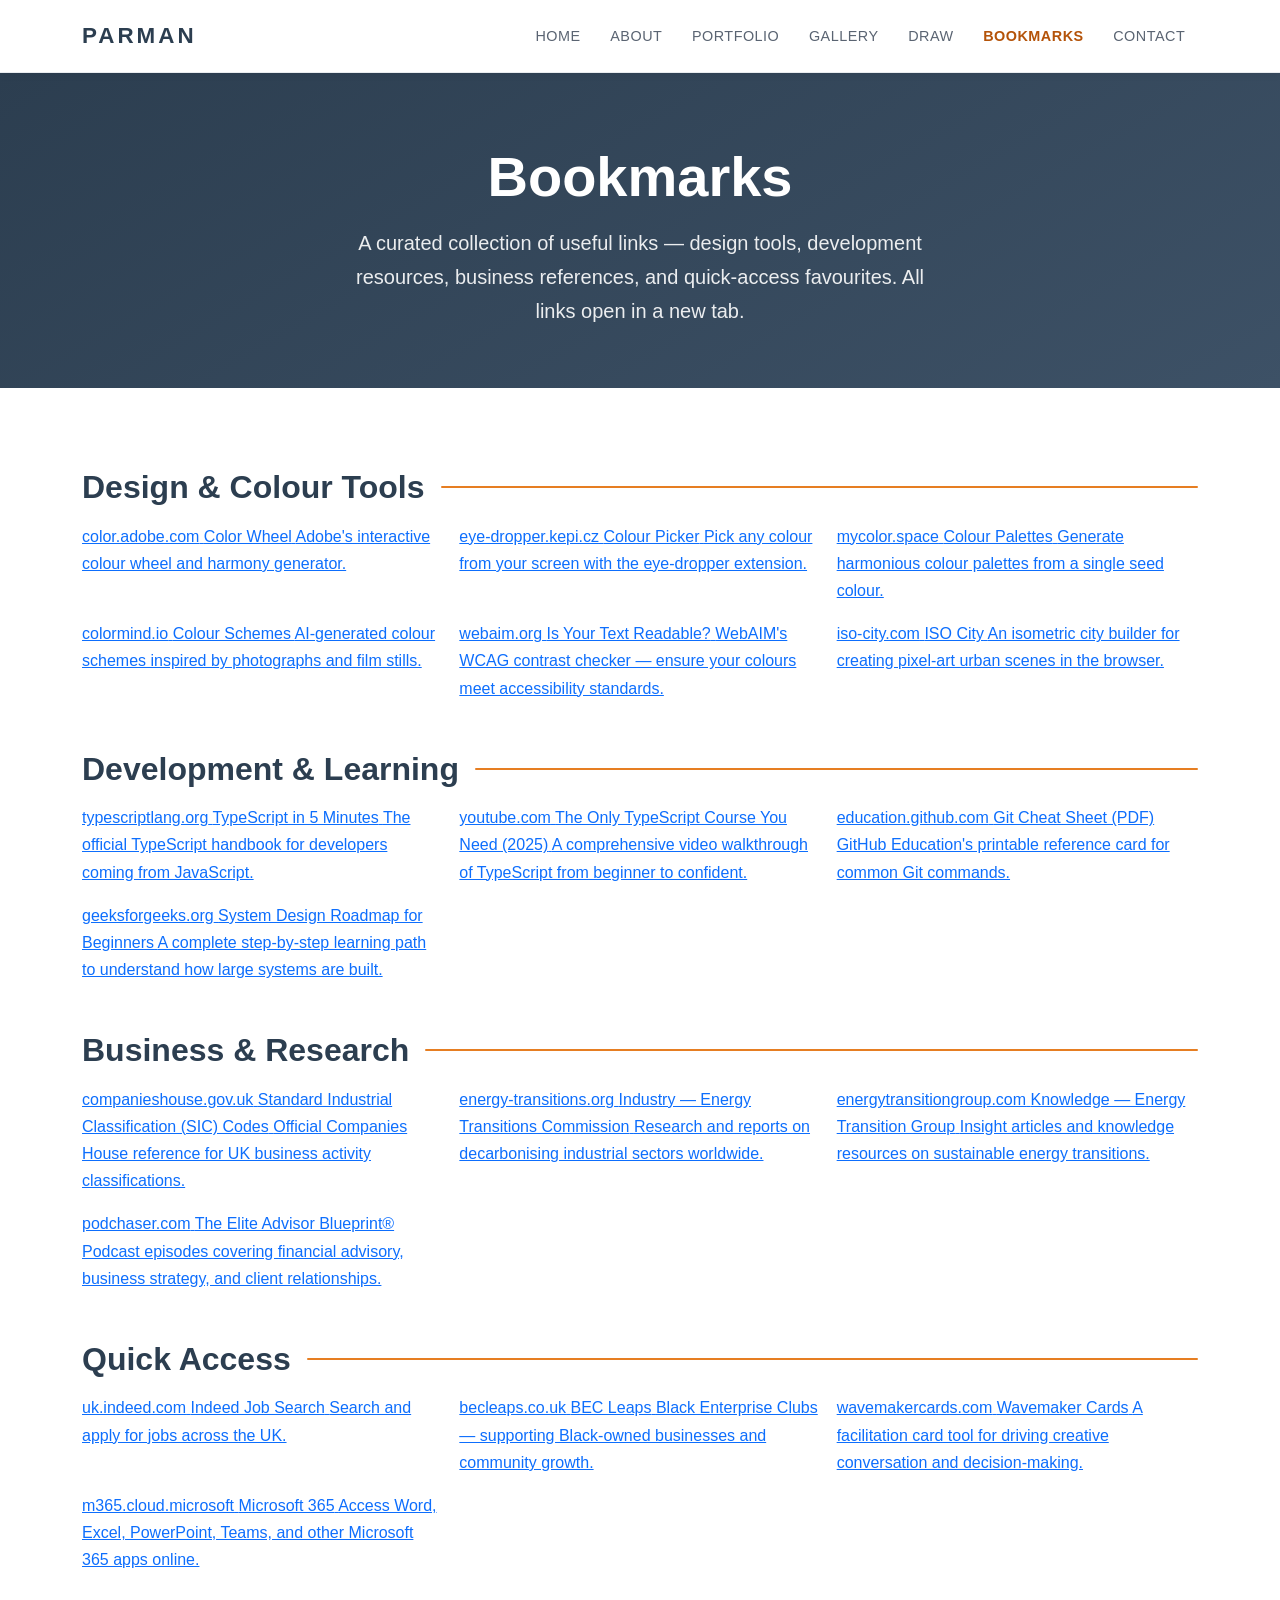
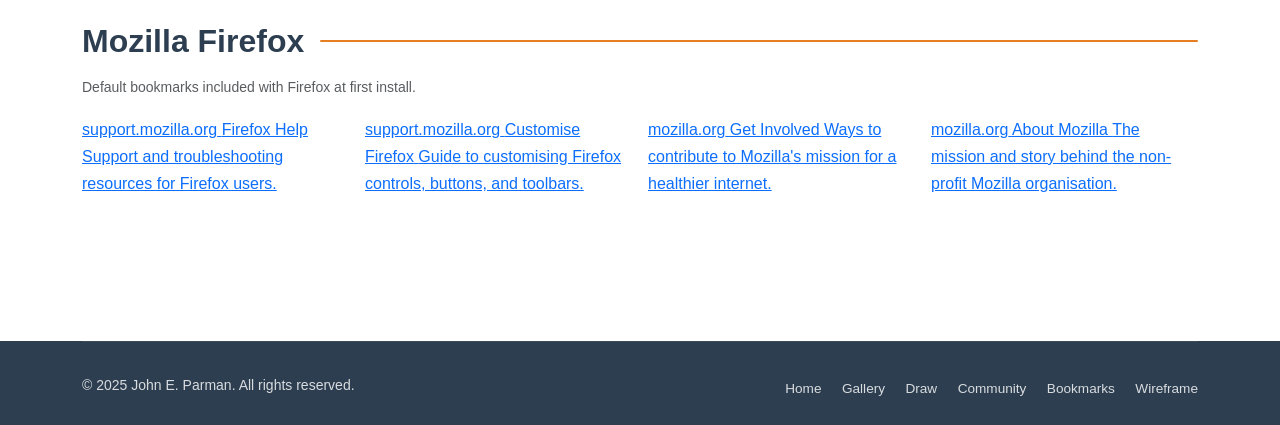
==== bookmarks.html @ b7c42924 "feat: add bookmarks page with 22 links in 5 categories" ====
<!DOCTYPE html>
<html lang="en">

<head>
    <meta charset="UTF-8">
    <meta name="viewport" content="width=device-width, initial-scale=1.0">
    <title>Bookmarks — John E. Parman</title>
    <link href="https://cdn.jsdelivr.net/npm/bootstrap@5.3.3/dist/css/bootstrap.min.css" rel="stylesheet"
        integrity="sha384-QWTKZyjpPEjISv5WaRU9OFeRpok6YctnYmDr5pNlyT2bRjXh0JMhjY6hW+ALEwIH" crossorigin="anonymous">
    <link rel="stylesheet" href="assets/style.css">
</head>

<body>

    <a href="#main-content" class="skip-link">Skip to main content</a>

    <nav class="navbar navbar-expand-md sticky-top" id="mainNav" aria-label="Main navigation">
        <div class="container">
            <a class="navbar-brand" href="index.html" aria-label="John E. Parman — Home">parman</a>
            <button class="navbar-toggler" type="button" data-bs-toggle="collapse"
                data-bs-target="#navbarMain" aria-controls="navbarMain" aria-expanded="false"
                aria-label="Toggle navigation menu">
                <span class="navbar-toggler-icon"></span>
            </button>
            <div class="collapse navbar-collapse" id="navbarMain">
                <ul class="navbar-nav ms-auto gap-1">
                    <li class="nav-item"><a class="nav-link" href="index.html">Home</a></li>
                    <li class="nav-item"><a class="nav-link" href="index.html#about">About</a></li>
                    <li class="nav-item"><a class="nav-link" href="index.html#portfolio">Portfolio</a></li>
                    <li class="nav-item"><a class="nav-link" href="gallery.html">Gallery</a></li>
                    <li class="nav-item"><a class="nav-link" href="contact.html">Draw</a></li>
                    <li class="nav-item"><a class="nav-link active" aria-current="page" href="bookmarks.html">Bookmarks</a></li>
                    <li class="nav-item"><a class="nav-link" href="index.html#contact">Contact</a></li>
                </ul>
            </div>
        </div>
    </nav>

    <header class="page-header">
        <div class="container text-center">
            <h1 class="display-4 fw-bold mb-3">Bookmarks</h1>
            <p class="lead mb-0">
                A curated collection of useful links — design tools, development resources,
                business references, and quick-access favourites. All links open in a new tab.
            </p>
        </div>
    </header>

    <main id="main-content" class="section-pad">
        <div class="container">

            <!-- ============================================
                 1. DESIGN & COLOUR TOOLS
            ============================================= -->
            <section class="mb-5" aria-labelledby="cat-design">
                <div class="d-flex align-items-center gap-3 mb-3">
                    <h2 class="section-title mb-0" id="cat-design">Design &amp; Colour Tools</h2>
                    <div class="flex-grow-1" style="height:2px; background:var(--accent-color); border-radius:2px;"></div>
                </div>
                <div class="row g-3">

                    <div class="col-12 col-sm-6 col-lg-4">
                        <a href="https://color.adobe.com/create/color-wheel"
                            class="bookmark-card"
                            target="_blank" rel="noopener noreferrer"
                            aria-label="Color Wheel — Adobe Color (opens in a new tab)">
                            <span class="bookmark-domain">color.adobe.com</span>
                            <span class="bookmark-title">Color Wheel</span>
                            <span class="bookmark-desc">Adobe's interactive colour wheel and harmony generator.</span>
                        </a>
                    </div>

                    <div class="col-12 col-sm-6 col-lg-4">
                        <a href="http://eye-dropper.kepi.cz/"
                            class="bookmark-card"
                            target="_blank" rel="noopener noreferrer"
                            aria-label="Color Picker — eye-dropper tool (opens in a new tab)">
                            <span class="bookmark-domain">eye-dropper.kepi.cz</span>
                            <span class="bookmark-title">Colour Picker</span>
                            <span class="bookmark-desc">Pick any colour from your screen with the eye-dropper extension.</span>
                        </a>
                    </div>

                    <div class="col-12 col-sm-6 col-lg-4">
                        <a href="https://mycolor.space/"
                            class="bookmark-card"
                            target="_blank" rel="noopener noreferrer"
                            aria-label="Color Palettes — mycolor.space (opens in a new tab)">
                            <span class="bookmark-domain">mycolor.space</span>
                            <span class="bookmark-title">Colour Palettes</span>
                            <span class="bookmark-desc">Generate harmonious colour palettes from a single seed colour.</span>
                        </a>
                    </div>

                    <div class="col-12 col-sm-6 col-lg-4">
                        <a href="http://colormind.io/"
                            class="bookmark-card"
                            target="_blank" rel="noopener noreferrer"
                            aria-label="Color Schemes — Colormind (opens in a new tab)">
                            <span class="bookmark-domain">colormind.io</span>
                            <span class="bookmark-title">Colour Schemes</span>
                            <span class="bookmark-desc">AI-generated colour schemes inspired by photographs and film stills.</span>
                        </a>
                    </div>

                    <div class="col-12 col-sm-6 col-lg-4">
                        <a href="https://webaim.org/resources/contrastchecker/"
                            class="bookmark-card"
                            target="_blank" rel="noopener noreferrer"
                            aria-label="Contrast Checker — WebAIM (opens in a new tab)">
                            <span class="bookmark-domain">webaim.org</span>
                            <span class="bookmark-title">Is Your Text Readable?</span>
                            <span class="bookmark-desc">WebAIM's WCAG contrast checker — ensure your colours meet accessibility standards.</span>
                        </a>
                    </div>

                    <div class="col-12 col-sm-6 col-lg-4">
                        <a href="https://iso-city.com/"
                            class="bookmark-card"
                            target="_blank" rel="noopener noreferrer"
                            aria-label="ISO City — isometric city builder (opens in a new tab)">
                            <span class="bookmark-domain">iso-city.com</span>
                            <span class="bookmark-title">ISO City</span>
                            <span class="bookmark-desc">An isometric city builder for creating pixel-art urban scenes in the browser.</span>
                        </a>
                    </div>

                </div>
            </section>

            <!-- ============================================
                 2. DEVELOPMENT & LEARNING
            ============================================= -->
            <section class="mb-5" aria-labelledby="cat-dev">
                <div class="d-flex align-items-center gap-3 mb-3">
                    <h2 class="section-title mb-0" id="cat-dev">Development &amp; Learning</h2>
                    <div class="flex-grow-1" style="height:2px; background:var(--accent-color); border-radius:2px;"></div>
                </div>
                <div class="row g-3">

                    <div class="col-12 col-sm-6 col-lg-4">
                        <a href="https://www.typescriptlang.org/docs/handbook/typescript-in-5-minutes.html"
                            class="bookmark-card"
                            target="_blank" rel="noopener noreferrer"
                            aria-label="TypeScript in 5 Minutes — official documentation (opens in a new tab)">
                            <span class="bookmark-domain">typescriptlang.org</span>
                            <span class="bookmark-title">TypeScript in 5 Minutes</span>
                            <span class="bookmark-desc">The official TypeScript handbook for developers coming from JavaScript.</span>
                        </a>
                    </div>

                    <div class="col-12 col-sm-6 col-lg-4">
                        <a href="https://www.youtube.com/watch?v=K01hLNDdqg4"
                            class="bookmark-card"
                            target="_blank" rel="noopener noreferrer"
                            aria-label="The Only TypeScript Course You Need — YouTube (opens in a new tab)">
                            <span class="bookmark-domain">youtube.com</span>
                            <span class="bookmark-title">The Only TypeScript Course You Need (2025)</span>
                            <span class="bookmark-desc">A comprehensive video walkthrough of TypeScript from beginner to confident.</span>
                        </a>
                    </div>

                    <div class="col-12 col-sm-6 col-lg-4">
                        <a href="https://education.github.com/git-cheat-sheet-education.pdf"
                            class="bookmark-card"
                            target="_blank" rel="noopener noreferrer"
                            aria-label="Git Cheat Sheet — GitHub Education PDF (opens in a new tab)">
                            <span class="bookmark-domain">education.github.com</span>
                            <span class="bookmark-title">Git Cheat Sheet (PDF)</span>
                            <span class="bookmark-desc">GitHub Education's printable reference card for common Git commands.</span>
                        </a>
                    </div>

                    <div class="col-12 col-sm-6 col-lg-4">
                        <a href="https://www.geeksforgeeks.org/system-design/complete-roadmap-to-learn-system-design/"
                            class="bookmark-card"
                            target="_blank" rel="noopener noreferrer"
                            aria-label="System Design Roadmap — GeeksforGeeks (opens in a new tab)">
                            <span class="bookmark-domain">geeksforgeeks.org</span>
                            <span class="bookmark-title">System Design Roadmap for Beginners</span>
                            <span class="bookmark-desc">A complete step-by-step learning path to understand how large systems are built.</span>
                        </a>
                    </div>

                </div>
            </section>

            <!-- ============================================
                 3. BUSINESS & RESEARCH
            ============================================= -->
            <section class="mb-5" aria-labelledby="cat-business">
                <div class="d-flex align-items-center gap-3 mb-3">
                    <h2 class="section-title mb-0" id="cat-business">Business &amp; Research</h2>
                    <div class="flex-grow-1" style="height:2px; background:var(--accent-color); border-radius:2px;"></div>
                </div>
                <div class="row g-3">

                    <div class="col-12 col-sm-6 col-lg-4">
                        <a href="https://resources.companieshouse.gov.uk/sic/"
                            class="bookmark-card"
                            target="_blank" rel="noopener noreferrer"
                            aria-label="SIC Codes — Companies House (opens in a new tab)">
                            <span class="bookmark-domain">companieshouse.gov.uk</span>
                            <span class="bookmark-title">Standard Industrial Classification (SIC) Codes</span>
                            <span class="bookmark-desc">Official Companies House reference for UK business activity classifications.</span>
                        </a>
                    </div>

                    <div class="col-12 col-sm-6 col-lg-4">
                        <a href="https://www.energy-transitions.org/sector/industry/"
                            class="bookmark-card"
                            target="_blank" rel="noopener noreferrer"
                            aria-label="Industry — Energy Transitions Commission (opens in a new tab)">
                            <span class="bookmark-domain">energy-transitions.org</span>
                            <span class="bookmark-title">Industry — Energy Transitions Commission</span>
                            <span class="bookmark-desc">Research and reports on decarbonising industrial sectors worldwide.</span>
                        </a>
                    </div>

                    <div class="col-12 col-sm-6 col-lg-4">
                        <a href="https://energytransitiongroup.com/en/knowledge/"
                            class="bookmark-card"
                            target="_blank" rel="noopener noreferrer"
                            aria-label="Knowledge Hub — Energy Transition Group (opens in a new tab)">
                            <span class="bookmark-domain">energytransitiongroup.com</span>
                            <span class="bookmark-title">Knowledge — Energy Transition Group</span>
                            <span class="bookmark-desc">Insight articles and knowledge resources on sustainable energy transitions.</span>
                        </a>
                    </div>

                    <div class="col-12 col-sm-6 col-lg-4">
                        <a href="https://www.podchaser.com/podcasts/the-elite-advisor-blueprint-a-32174/episodes/recent"
                            class="bookmark-card"
                            target="_blank" rel="noopener noreferrer"
                            aria-label="The Elite Advisor Blueprint podcast on Podchaser (opens in a new tab)">
                            <span class="bookmark-domain">podchaser.com</span>
                            <span class="bookmark-title">The Elite Advisor Blueprint®</span>
                            <span class="bookmark-desc">Podcast episodes covering financial advisory, business strategy, and client relationships.</span>
                        </a>
                    </div>

                </div>
            </section>

            <!-- ============================================
                 4. QUICK ACCESS
            ============================================= -->
            <section class="mb-5" aria-labelledby="cat-quick">
                <div class="d-flex align-items-center gap-3 mb-3">
                    <h2 class="section-title mb-0" id="cat-quick">Quick Access</h2>
                    <div class="flex-grow-1" style="height:2px; background:var(--accent-color); border-radius:2px;"></div>
                </div>
                <div class="row g-3">

                    <div class="col-12 col-sm-6 col-lg-4">
                        <a href="https://uk.indeed.com/"
                            class="bookmark-card"
                            target="_blank" rel="noopener noreferrer"
                            aria-label="Indeed Job Search UK (opens in a new tab)">
                            <span class="bookmark-domain">uk.indeed.com</span>
                            <span class="bookmark-title">Indeed Job Search</span>
                            <span class="bookmark-desc">Search and apply for jobs across the UK.</span>
                        </a>
                    </div>

                    <div class="col-12 col-sm-6 col-lg-4">
                        <a href="https://becleaps.co.uk/"
                            class="bookmark-card"
                            target="_blank" rel="noopener noreferrer"
                            aria-label="BEC Leaps (opens in a new tab)">
                            <span class="bookmark-domain">becleaps.co.uk</span>
                            <span class="bookmark-title">BEC Leaps</span>
                            <span class="bookmark-desc">Black Enterprise Clubs — supporting Black-owned businesses and community growth.</span>
                        </a>
                    </div>

                    <div class="col-12 col-sm-6 col-lg-4">
                        <a href="https://wavemakercards.com/"
                            class="bookmark-card"
                            target="_blank" rel="noopener noreferrer"
                            aria-label="Wavemaker Cards — facilitation tool (opens in a new tab)">
                            <span class="bookmark-domain">wavemakercards.com</span>
                            <span class="bookmark-title">Wavemaker Cards</span>
                            <span class="bookmark-desc">A facilitation card tool for driving creative conversation and decision-making.</span>
                        </a>
                    </div>

                    <div class="col-12 col-sm-6 col-lg-4">
                        <a href="https://m365.cloud.microsoft/"
                            class="bookmark-card"
                            target="_blank" rel="noopener noreferrer"
                            aria-label="Microsoft 365 Apps (opens in a new tab)">
                            <span class="bookmark-domain">m365.cloud.microsoft</span>
                            <span class="bookmark-title">Microsoft 365</span>
                            <span class="bookmark-desc">Access Word, Excel, PowerPoint, Teams, and other Microsoft 365 apps online.</span>
                        </a>
                    </div>

                </div>
            </section>

            <!-- ============================================
                 5. MOZILLA FIREFOX (default bookmarks)
            ============================================= -->
            <section class="mb-5" aria-labelledby="cat-firefox">
                <div class="d-flex align-items-center gap-3 mb-3">
                    <h2 class="section-title mb-0" id="cat-firefox">Mozilla Firefox</h2>
                    <div class="flex-grow-1" style="height:2px; background:var(--accent-color); border-radius:2px;"></div>
                </div>
                <p class="text-muted small mb-3">Default bookmarks included with Firefox at first install.</p>
                <div class="row g-3">

                    <div class="col-12 col-sm-6 col-lg-3">
                        <a href="https://support.mozilla.org/en-GB/products/firefox"
                            class="bookmark-card"
                            target="_blank" rel="noopener noreferrer"
                            aria-label="Firefox Help — Mozilla Support (opens in a new tab)">
                            <span class="bookmark-domain">support.mozilla.org</span>
                            <span class="bookmark-title">Firefox Help</span>
                            <span class="bookmark-desc">Support and troubleshooting resources for Firefox users.</span>
                        </a>
                    </div>

                    <div class="col-12 col-sm-6 col-lg-3">
                        <a href="https://support.mozilla.org/en-GB/kb/customize-firefox-controls-buttons-and-toolbars"
                            class="bookmark-card"
                            target="_blank" rel="noopener noreferrer"
                            aria-label="Customise Firefox — Mozilla Support (opens in a new tab)">
                            <span class="bookmark-domain">support.mozilla.org</span>
                            <span class="bookmark-title">Customise Firefox</span>
                            <span class="bookmark-desc">Guide to customising Firefox controls, buttons, and toolbars.</span>
                        </a>
                    </div>

                    <div class="col-12 col-sm-6 col-lg-3">
                        <a href="https://www.mozilla.org/en-GB/contribute/"
                            class="bookmark-card"
                            target="_blank" rel="noopener noreferrer"
                            aria-label="Get Involved with Mozilla (opens in a new tab)">
                            <span class="bookmark-domain">mozilla.org</span>
                            <span class="bookmark-title">Get Involved</span>
                            <span class="bookmark-desc">Ways to contribute to Mozilla's mission for a healthier internet.</span>
                        </a>
                    </div>

                    <div class="col-12 col-sm-6 col-lg-3">
                        <a href="https://www.mozilla.org/en-GB/about/"
                            class="bookmark-card"
                            target="_blank" rel="noopener noreferrer"
                            aria-label="About Mozilla (opens in a new tab)">
                            <span class="bookmark-domain">mozilla.org</span>
                            <span class="bookmark-title">About Mozilla</span>
                            <span class="bookmark-desc">The mission and story behind the non-profit Mozilla organisation.</span>
                        </a>
                    </div>

                </div>
            </section>

        </div>
    </main>

    <footer class="site-footer">
        <div class="container">
            <hr class="border-secondary">
            <div class="row py-3">
                <div class="col-12 col-md-6 text-center text-md-start small mb-2 mb-md-0" style="color:var(--footer-link);">
                    &copy; 2025 John E. Parman. All rights reserved.
                </div>
                <nav class="col-12 col-md-6 text-center text-md-end" aria-label="Footer navigation">
                    <a href="index.html" class="footer-link me-3">Home</a>
                    <a href="gallery.html" class="footer-link me-3">Gallery</a>
                    <a href="contact.html" class="footer-link me-3">Draw</a>
                    <a href="drawback.html" class="footer-link me-3">Community</a>
                    <a href="bookmarks.html" class="footer-link me-3">Bookmarks</a>
                    <a href="wireframe.html" class="footer-link">Wireframe</a>
                </nav>
            </div>
        </div>
    </footer>

    <script src="https://cdn.jsdelivr.net/npm/bootstrap@5.3.3/dist/js/bootstrap.bundle.min.js"
        integrity="sha384-YvpcrYf0tY3lHB60NNkmXc5s9fDVZLESaAA55NDzOxhy9GkcIdslK1eN7N6jIeHz" crossorigin="anonymous"></script>
</body>

</html>
---- assets/style.css ----
/* =============================================
   1. Global Styles & CSS Variables
   ============================================= */
:root {
    --primary-color: #2c3e50;       /* Dark blue — 11.4:1 on white */
    --accent-color: #e67e22;        /* Orange — decorative only */
    --accent-text: #b45309;         /* Dark amber — 5.0:1 on white (WCAG AA) */
    --bg-light: #f8f9fa;
    --bg-section: #f1f3f5;
    --text-main: #333333;           /* 10.4:1 on white */
    --text-muted: #5a6472;          /* 5.6:1 on white */
    --footer-link: rgba(255,255,255,0.82); /* ~8.5:1 on dark blue */
    --nav-height: 68px;
    --transition: 0.3s ease;
}

*, *::before, *::after {
    box-sizing: border-box;
}

html {
    scroll-behavior: smooth;
    scroll-padding-top: var(--nav-height);
}

body {
    font-family: 'Segoe UI', Roboto, Helvetica, Arial, sans-serif;
    color: var(--text-main);
    line-height: 1.7;
    background-color: #ffffff;
}

/* =============================================
   2. Skip Navigation (Accessibility)
   ============================================= */
.skip-link {
    position: absolute;
    top: -9999px;
    left: 0;
    background: var(--primary-color);
    color: #ffffff;
    padding: 0.75rem 1.5rem;
    font-weight: 700;
    z-index: 9999;
    border-radius: 0 0 6px 0;
    text-decoration: none;
}

.skip-link:focus {
    top: 0;
    outline: 3px solid var(--accent-color);
    outline-offset: 2px;
}

/* =============================================
   3. Navigation
   ============================================= */
#mainNav {
    background-color: #ffffff;
    border-bottom: 1px solid #e9ecef;
    padding: 0.75rem 0;
    z-index: 1030;
    box-shadow: 0 2px 8px rgba(0, 0, 0, 0.06);
}

.navbar-brand {
    font-weight: 800;
    font-size: 1.4rem;
    letter-spacing: 3px;
    text-transform: uppercase;
    color: var(--primary-color) !important;
}

.navbar-nav .nav-link {
    font-weight: 500;
    font-size: 0.9rem;
    letter-spacing: 0.5px;
    text-transform: uppercase;
    color: var(--text-muted) !important;   /* 5.6:1 on white — WCAG AA */
    padding: 0.4rem 0.8rem !important;
    border-radius: 4px;
    transition: color var(--transition), background-color var(--transition);
}

.navbar-nav .nav-link:hover {
    color: var(--primary-color) !important;
    background-color: var(--bg-light);
}

.navbar-nav .nav-link.active {
    color: var(--accent-text) !important;  /* #b45309 — 5.0:1 on white — WCAG AA */
    font-weight: 700;
}

/* =============================================
   4. Hero Section (Home page)
   ============================================= */
#hero {
    padding: 110px 0 90px;
    background: linear-gradient(150deg, #ffffff 0%, #f4f5f7 100%);
    border-bottom: 1px solid #e9ecef;
}

#hero h1 {
    color: var(--primary-color);   /* 11.4:1 on white — WCAG AAA */
    letter-spacing: -1px;
}

#hero h2 {
    color: var(--accent-text);     /* #b45309 — 5.0:1 on light bg — WCAG AA */
    font-style: italic;
    font-weight: 400;
}

/* =============================================
   5. Page Header (inner pages)
   ============================================= */
.page-header {
    background: linear-gradient(150deg, var(--primary-color) 0%, #3d5166 100%);
    padding: 70px 0 60px;
    color: #ffffff;
}

.page-header h1 {
    color: #ffffff;                /* 12.6:1 on #2c3e50 — WCAG AAA */
}

.page-header .lead {
    color: rgba(255, 255, 255, 0.9); /* ~11:1 effective — WCAG AAA */
    max-width: 600px;
    margin: 0 auto;
}

/* =============================================
   6. Section Utilities
   ============================================= */
.section-pad {
    padding: 80px 0;
}

.bg-section {
    background-color: var(--bg-section);
}

.section-title {
    font-size: 2rem;
    font-weight: 700;
    color: var(--primary-color);
    margin-bottom: 0.5rem;
}

.section-divider {
    width: 50px;
    height: 4px;
    background-color: var(--accent-color); /* Decorative only — no contrast check needed */
    border-radius: 2px;
    margin: 0.75rem auto 2.5rem;
}

/* =============================================
   7. Portfolio Cards
   ============================================= */
.card {
    border: none;
    border-radius: 10px;
    box-shadow: 0 4px 16px rgba(0, 0, 0, 0.07);
    transition: transform var(--transition), box-shadow var(--transition);
    overflow: hidden;
}

.card:hover {
    transform: translateY(-6px);
    box-shadow: 0 12px 28px rgba(0, 0, 0, 0.12);
}

.card-img-top {
    height: 220px;
    object-fit: cover;
}

.card-title {
    color: var(--primary-color);   /* 11.4:1 on white — WCAG AAA */
    font-weight: 700;
    font-size: 1.1rem;
}

/* =============================================
   8. Buttons
   ============================================= */
.btn-primary {
    background-color: var(--primary-color) !important;
    border-color: var(--primary-color) !important;
    color: #ffffff !important;     /* 11.4:1 on dark blue — WCAG AAA */
    padding: 0.6rem 1.6rem;
    font-weight: 600;
    transition: background-color var(--transition), border-color var(--transition), transform var(--transition);
}

.btn-primary:hover {
    background-color: #1a252f !important;
    border-color: #1a252f !important;
    transform: translateY(-1px);
}

.btn-outline-primary {
    color: var(--primary-color) !important;   /* 11.4:1 on white */
    border-color: var(--primary-color) !important;
    font-weight: 600;
    border-width: 2px;
}

.btn-outline-primary:hover {
    background-color: var(--primary-color) !important;
    color: #ffffff !important;
}

.btn-outline-secondary {
    color: var(--primary-color) !important;
    border-color: var(--primary-color) !important;
    font-weight: 600;
    border-width: 2px;
}

.btn-outline-secondary:hover {
    background-color: var(--primary-color) !important;
    color: #ffffff !important;
}

/* btn-accent: white on #b45309 = 5.0:1 — WCAG AA */
.btn-accent {
    background-color: var(--accent-text);
    border-color: var(--accent-text);
    color: #ffffff;
    font-weight: 700;
    padding: 0.7rem 2rem;
    border-radius: 6px;
    transition: background-color var(--transition), transform var(--transition);
}

.btn-accent:hover {
    background-color: #92400e;
    border-color: #92400e;
    color: #ffffff;
    transform: translateY(-1px);
}

/* =============================================
   9. About Section
   ============================================= */
.about-img {
    border-radius: 10px;
    box-shadow: 10px 10px 0px var(--accent-color); /* Decorative */
    width: 100%;
}

/* =============================================
   10. Footer (Contact + Site Footer)
   ============================================= */
#contact {
    background-color: var(--primary-color);
    padding: 80px 0 40px;
    margin-top: 0;
}

.text-white-75 {
    color: rgba(255, 255, 255, 0.9); /* ~11:1 effective on dark blue */
}

.bg-accent {
    background-color: var(--accent-color) !important; /* Decorative */
}

.site-footer {
    background-color: var(--primary-color);
    padding: 0 0 0.5rem;
}

/* ~8.5:1 effective on #2c3e50 — WCAG AAA */
.footer-link {
    color: var(--footer-link);
    text-decoration: none;
    font-size: 0.85rem;
    font-weight: 500;
    transition: color var(--transition);
}

.footer-link:hover {
    color: #fbbf24;                /* Bright yellow — 9.6:1 on dark blue */
    text-decoration: underline;
}

/* =============================================
   11. Drawing Tool (contact.html)
   ============================================= */
#drawingCanvas {
    display: block;
    width: 100%;
    height: auto;
    background-color: #ffffff;
    border: 3px solid var(--primary-color);
    border-radius: 10px;
    cursor: crosshair;
    touch-action: none;
}

.draw-toolbar {
    background-color: var(--bg-section);
    border-radius: 8px;
    padding: 0.75rem 1rem;
    border: 1px solid #dee2e6;
}

.color-btn {
    width: 85px;
    height: 38px;
    border: 2px solid transparent;
    font-weight: 700;
    font-size: 0.8rem;
    border-radius: 6px;
    transition: transform var(--transition), border-color var(--transition), box-shadow var(--transition);
}

.color-btn:hover,
.color-btn.selected {
    transform: scale(1.08);
    border-color: var(--primary-color) !important;
    box-shadow: 0 0 0 3px rgba(44, 62, 80, 0.3);
}

/* =============================================
   12. Community Gallery (drawback.html)
   ============================================= */
.community-img {
    height: auto;
    border-bottom: 1px solid #f1f1f1;
    image-rendering: pixelated;
}

#galleryContainer .card {
    border: 1px solid #e9ecef;
}

/* =============================================
   13. Featured Video Section
   ============================================= */
.video-wrapper {
    position: relative;
    padding-bottom: 56.25%; /* 16:9 aspect ratio */
    height: 0;
    overflow: hidden;
    border-radius: 10px;
    box-shadow: 0 8px 32px rgba(0, 0, 0, 0.15);
    background-color: #000;
}

.video-wrapper iframe {
    position: absolute;
    top: 0;
    left: 0;
    width: 100%;
    height: 100%;
    border: 0;
}

/* =============================================
   14. Wireframe Page (wireframe.html)
   ============================================= */
.wireframe-page {
    background-color: #f8f9fa;
    min-height: 100vh;
}

.wf-section {
    padding: 60px 0;
}

.wf-section:nth-child(even) {
    background-color: #eef0f2;
}

.wf-diagram {
    border: 2px solid #adb5bd;
    border-radius: 8px;
    background: #ffffff;
    font-family: 'Courier New', monospace;
    font-size: 0.78rem;
    overflow: hidden;
}

.wf-nav-bar {
    background: #2c3e50;
    color: #ffffff;
    padding: 10px 16px;
    display: flex;
    justify-content: space-between;
    align-items: center;
    font-weight: 700;
    font-size: 0.75rem;
    letter-spacing: 1px;
}

.wf-nav-links {
    display: flex;
    gap: 12px;
    font-weight: 400;
}

.wf-block {
    border: 1px dashed #6c757d;
    margin: 10px;
    border-radius: 4px;
    padding: 10px 14px;
    background: #f8f9fa;
    color: #495057;
    font-size: 0.75rem;
    text-align: center;
}

.wf-block.wf-hero {
    background: #e9ecef;
    min-height: 90px;
    display: flex;
    flex-direction: column;
    justify-content: center;
    align-items: center;
    gap: 6px;
}

.wf-block.wf-dark {
    background: #495057;
    color: #ffffff;
    border-color: #343a40;
}

.wf-grid {
    display: grid;
    gap: 8px;
    margin: 10px;
}

.wf-grid-3 { grid-template-columns: 1fr 1fr 1fr; }
.wf-grid-2 { grid-template-columns: 1fr 1fr; }
.wf-grid-15 { grid-template-columns: 2fr 3fr; }

.wf-label {
    font-size: 0.65rem;
    text-transform: uppercase;
    letter-spacing: 0.5px;
    color: #6c757d;
    font-weight: 700;
    margin: 6px 10px 2px;
}

.wf-img {
    background: #dee2e6;
    min-height: 55px;
    border-radius: 3px;
    display: flex;
    align-items: center;
    justify-content: center;
    font-size: 0.65rem;
    color: #6c757d;
    border: 1px dashed #adb5bd;
}

.wf-btn {
    display: inline-block;
    background: #2c3e50;
    color: #ffffff;
    padding: 4px 14px;
    border-radius: 4px;
    font-size: 0.7rem;
    margin: 3px;
}

.wf-canvas {
    background: #ffffff;
    border: 2px solid #2c3e50;
    border-radius: 6px;
    min-height: 80px;
    display: flex;
    align-items: center;
    justify-content: center;
    color: #adb5bd;
    font-size: 0.75rem;
    font-style: italic;
    margin: 10px;
}

.wf-page-title {
    font-size: 1.25rem;
    font-weight: 700;
    color: var(--primary-color);
    margin-bottom: 0.25rem;
}

.wf-page-desc {
    font-size: 0.9rem;
    color: var(--text-muted);
    margin-bottom: 1.5rem;
}

.wf-annotation {
    background: #fffbeb;
    border-left: 4px solid var(--accent-text);
    padding: 0.6rem 1rem;
    font-size: 0.82rem;
    color: #555;
    border-radius: 0 4px 4px 0;
    margin-bottom: 1rem;
}

/* =============================================
   14. Accessibility — Focus Styles
   ============================================= */
#drawingCanvas:focus {
    outline: 3px solid var(--accent-text);
    outline-offset: 2px;
}

a:focus-visible,
button:focus-visible,
input:focus-visible,
textarea:focus-visible,
select:focus-visible {
    outline: 3px solid var(--accent-text);
    outline-offset: 3px;
    border-radius: 3px;
}
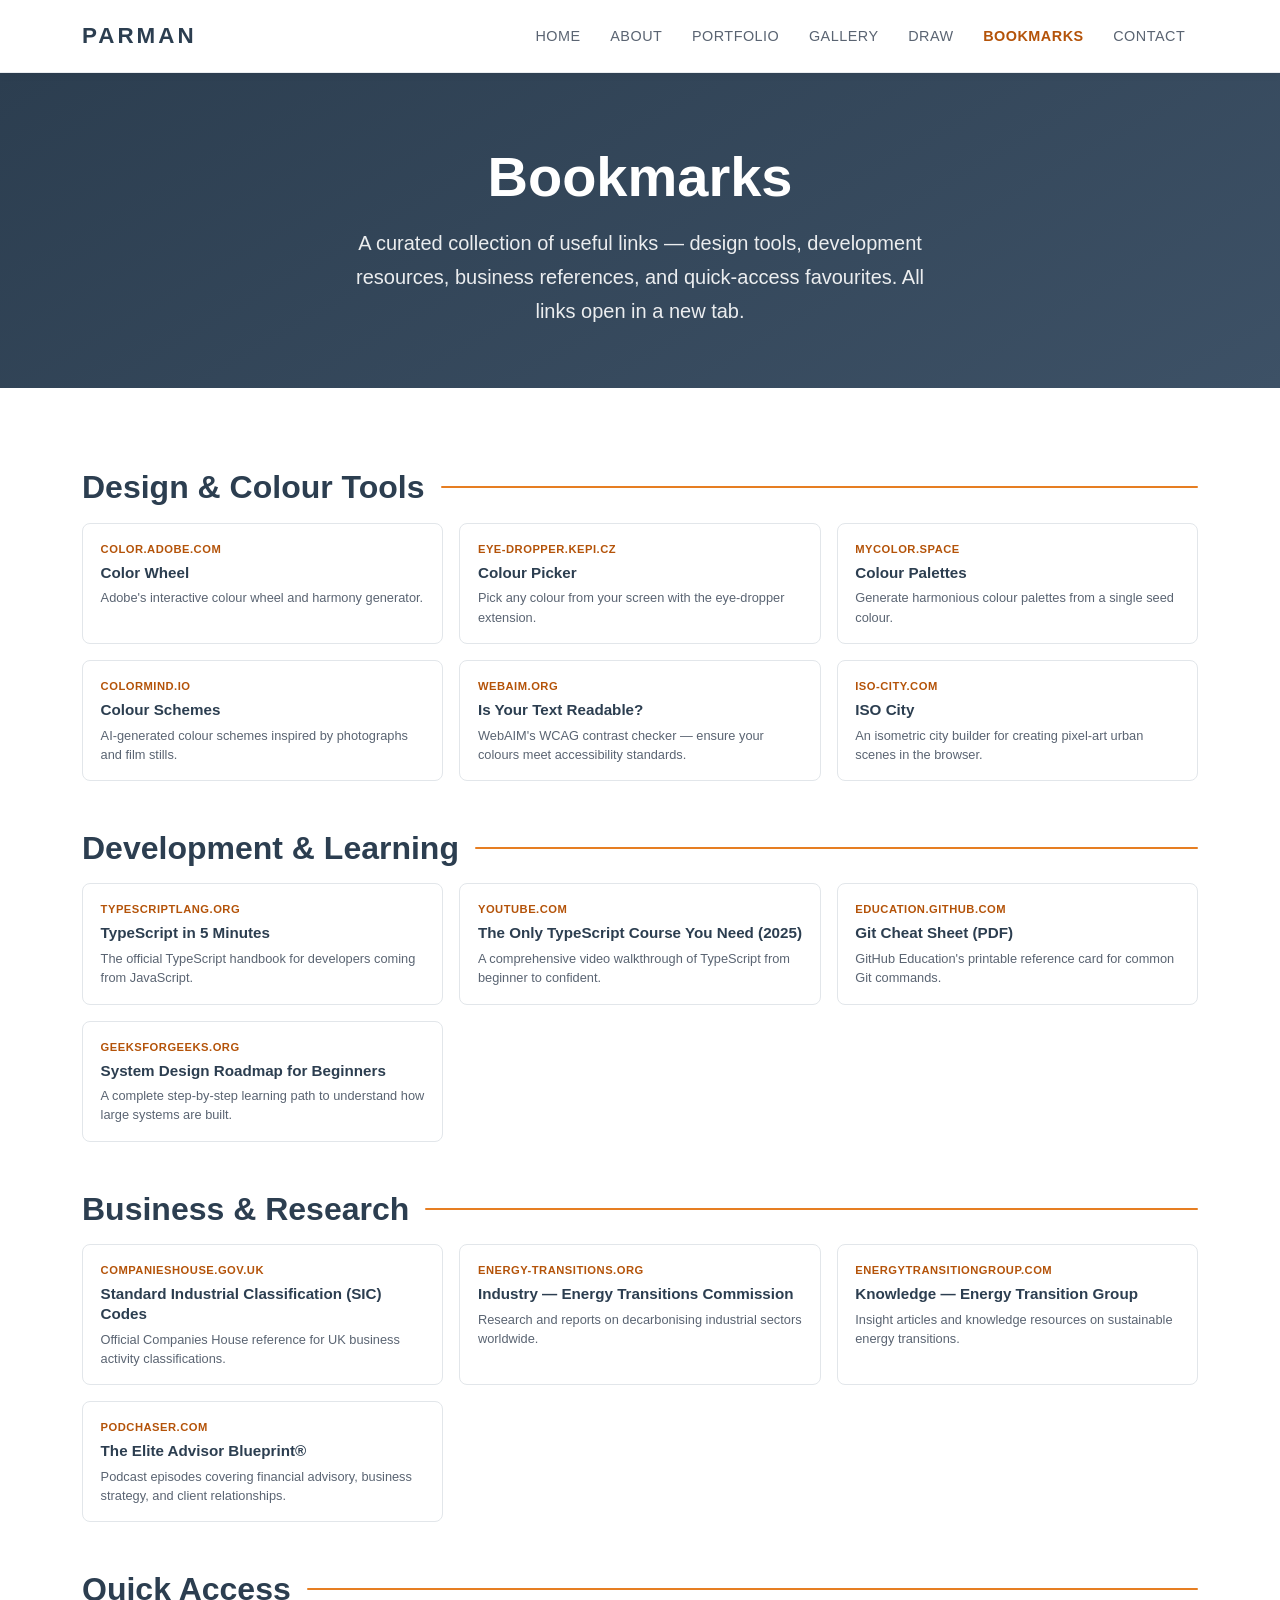
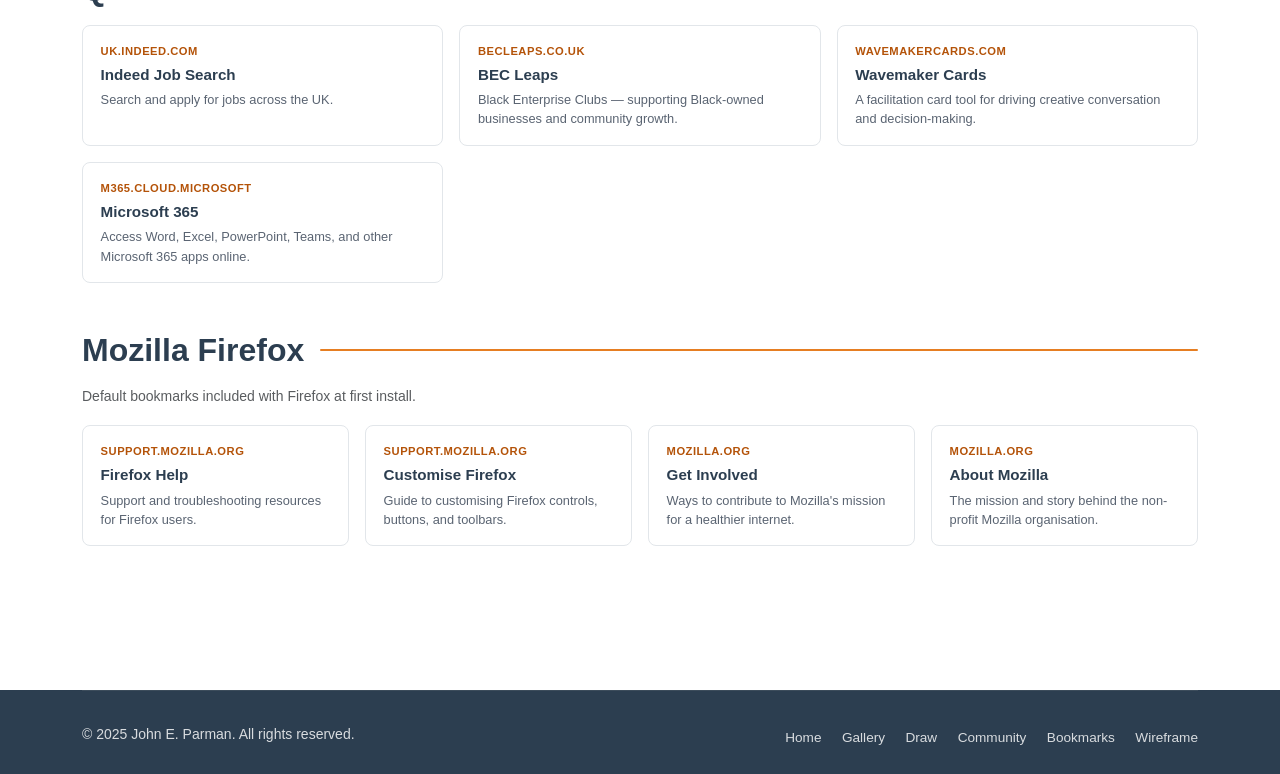
==== commit 857e987d: "feat: navbar-expand-lg, load nav.js" ====
--- a/bookmarks.html
+++ b/bookmarks.html
@@ -14,7 +14,7 @@
 
     <a href="#main-content" class="skip-link">Skip to main content</a>
 
-    <nav class="navbar navbar-expand-md sticky-top" id="mainNav" aria-label="Main navigation">
+    <nav class="navbar navbar-expand-lg sticky-top" id="mainNav" aria-label="Main navigation">
         <div class="container">
             <a class="navbar-brand" href="index.html" aria-label="John E. Parman — Home">parman</a>
             <button class="navbar-toggler" type="button" data-bs-toggle="collapse"
@@ -381,6 +381,7 @@
 
     <script src="https://cdn.jsdelivr.net/npm/bootstrap@5.3.3/dist/js/bootstrap.bundle.min.js"
         integrity="sha384-YvpcrYf0tY3lHB60NNkmXc5s9fDVZLESaAA55NDzOxhy9GkcIdslK1eN7N6jIeHz" crossorigin="anonymous"></script>
+    <script src="assets/nav.js"></script>
 </body>
 
 </html>
--- a/assets/style.css
+++ b/assets/style.css
@@ -341,7 +341,55 @@
 }
 
 /* =============================================
-   13. Featured Video Section
+   13. Bookmark Cards (bookmarks.html)
+   ============================================= */
+.bookmark-card {
+    display: flex;
+    flex-direction: column;
+    gap: 4px;
+    padding: 1rem 1.1rem;
+    background: #ffffff;
+    border: 1px solid #e2e6ea;
+    border-radius: 8px;
+    text-decoration: none;
+    color: inherit;
+    transition: border-color var(--transition), box-shadow var(--transition), transform var(--transition);
+    height: 100%;
+}
+
+.bookmark-card:hover,
+.bookmark-card:focus-visible {
+    border-color: var(--accent-text);
+    box-shadow: 0 4px 16px rgba(180, 83, 9, 0.12);
+    transform: translateY(-3px);
+    color: inherit;
+    text-decoration: none;
+}
+
+.bookmark-domain {
+    font-size: 0.7rem;
+    text-transform: uppercase;
+    letter-spacing: 0.5px;
+    color: var(--accent-text);
+    font-weight: 600;
+}
+
+.bookmark-title {
+    font-size: 0.95rem;
+    font-weight: 700;
+    color: var(--primary-color);
+    line-height: 1.3;
+}
+
+.bookmark-desc {
+    font-size: 0.8rem;
+    color: var(--text-muted);
+    line-height: 1.5;
+    margin-top: 2px;
+}
+
+/* =============================================
+   14. Featured Video Section
    ============================================= */
 .video-wrapper {
     position: relative;
@@ -511,7 +559,7 @@
 }
 
 /* =============================================
-   14. Accessibility — Focus Styles
+   15. Accessibility — Focus Styles
    ============================================= */
 #drawingCanvas:focus {
     outline: 3px solid var(--accent-text);
@@ -527,3 +575,233 @@
     outline-offset: 3px;
     border-radius: 3px;
 }
+
+/* =============================================
+   16. Back-to-Top Button
+   ============================================= */
+#backToTop {
+    position: fixed;
+    bottom: 1.8rem;
+    right: 1.8rem;
+    width: 44px;
+    height: 44px;
+    border-radius: 50%;
+    background: var(--primary-color);
+    color: #ffffff;
+    border: none;
+    font-size: 1.5rem;
+    line-height: 44px;
+    text-align: center;
+    cursor: pointer;
+    opacity: 0;
+    visibility: hidden;
+    transform: translateY(12px);
+    transition: opacity 0.3s ease, visibility 0.3s ease, transform 0.3s ease, background-color 0.2s ease;
+    z-index: 1050;
+    box-shadow: 0 3px 12px rgba(0, 0, 0, 0.18);
+}
+
+#backToTop.visible {
+    opacity: 1;
+    visibility: visible;
+    transform: translateY(0);
+}
+
+#backToTop:hover {
+    background: var(--accent-text);
+}
+
+#backToTop:focus-visible {
+    outline: 3px solid var(--accent-text);
+    outline-offset: 3px;
+}
+
+/* =============================================
+   17. Responsive Media Queries
+   ============================================= */
+
+/* ---- Tablet: 768px–991px ----
+   7 nav items are too wide at the default size;
+   shrink font and padding so they all fit in one row. */
+@media (min-width: 768px) and (max-width: 991.98px) {
+    .navbar-brand {
+        font-size: 1.1rem;
+        letter-spacing: 2px;
+    }
+
+    .navbar-nav .nav-link {
+        font-size: 0.74rem !important;
+        padding: 0.25rem 0.38rem !important;
+        letter-spacing: 0 !important;
+    }
+
+    /* Wireframe 3-col grid → 2 cols on tablet */
+    .wf-grid-3 {
+        grid-template-columns: 1fr 1fr;
+    }
+
+    /* Hero padding reduced slightly on tablet */
+    #hero {
+        padding: 90px 0 75px;
+    }
+}
+
+/* ---- Mobile landscape / small tablet: 576px–767px ---- */
+@media (min-width: 576px) and (max-width: 767.98px) {
+    #hero {
+        padding: 80px 0 65px;
+    }
+
+    .page-header {
+        padding: 58px 0 48px;
+    }
+
+    .section-pad {
+        padding: 60px 0;
+    }
+
+    #contact {
+        padding: 60px 0 35px;
+    }
+
+    .wf-section {
+        padding: 45px 0;
+    }
+}
+
+/* ---- Small mobile: < 576px ---- */
+@media (max-width: 575.98px) {
+    /* Hero */
+    #hero {
+        padding: 68px 0 55px;
+    }
+
+    #hero h1 {
+        font-size: 2.1rem;
+        letter-spacing: -0.5px;
+    }
+
+    #hero h2 {
+        font-size: 1.35rem;
+    }
+
+    #hero .lead {
+        font-size: 0.95rem;
+    }
+
+    /* Reduce gap between hero buttons so they wrap neatly */
+    #hero .d-flex.gap-3 {
+        gap: 0.6rem !important;
+    }
+
+    /* Page header (gallery, draw, community, bookmarks, wireframe) */
+    .page-header {
+        padding: 48px 0 38px;
+    }
+
+    .page-header h1 {
+        font-size: 1.9rem;
+    }
+
+    .page-header .lead {
+        font-size: 0.9rem;
+    }
+
+    /* Section padding */
+    .section-pad {
+        padding: 48px 0;
+    }
+
+    /* Contact/footer band */
+    #contact {
+        padding: 48px 0 28px;
+    }
+
+    /* About image: reduce shadow offset to prevent x-axis overflow */
+    .about-img {
+        box-shadow: 5px 5px 0px var(--accent-color);
+    }
+
+    /* Section headings */
+    .section-title {
+        font-size: 1.6rem;
+    }
+
+    /* Wireframe section padding */
+    .wf-section {
+        padding: 38px 0;
+    }
+
+    /* Wireframe diagrams: enable horizontal scroll rather than clipping */
+    .wf-diagram {
+        overflow-x: auto;
+        overflow-y: hidden;
+        font-size: 0.72rem;
+    }
+
+    /* Tighten wireframe internal blocks on small screens */
+    .wf-block {
+        margin: 6px;
+        padding: 7px 10px;
+    }
+
+    /* Smaller canvas placeholder height in wireframe */
+    .wf-canvas {
+        min-height: 60px;
+    }
+}
+
+/* ---- All mobile: < 768px ---- */
+@media (max-width: 767.98px) {
+    /* Wireframe grids collapse to single column */
+    .wf-grid-3 {
+        grid-template-columns: 1fr;
+    }
+
+    .wf-grid-2 {
+        grid-template-columns: 1fr;
+    }
+
+    .wf-grid-15 {
+        grid-template-columns: 1fr;
+    }
+
+    /* Hide the fake nav link row in wireframe diagrams —
+       too cramped to be readable at mobile widths */
+    .wf-nav-links {
+        display: none;
+    }
+
+    /* Footer link row: add vertical breathing room between wrapping links */
+    .footer-link {
+        margin-bottom: 0.2rem;
+        display: inline-block;
+    }
+}
+
+/* ---- Touch devices: disable transform-based hover effects ----
+   hover: hover matches only devices with a true hover pointer
+   (desktops/laptops). Touch phones/tablets won't match, so
+   the card-lift and button-rise transforms won't fire on tap. */
+@media (hover: none) {
+    .card:hover {
+        transform: none;
+        box-shadow: 0 4px 16px rgba(0, 0, 0, 0.07);
+    }
+
+    .bookmark-card:hover {
+        transform: none;
+        box-shadow: none;
+        border-color: #e2e6ea;
+    }
+
+    .btn-primary:hover {
+        transform: none !important;
+        box-shadow: none !important;
+    }
+
+    .btn-accent:hover {
+        transform: none !important;
+        box-shadow: none !important;
+    }
+}
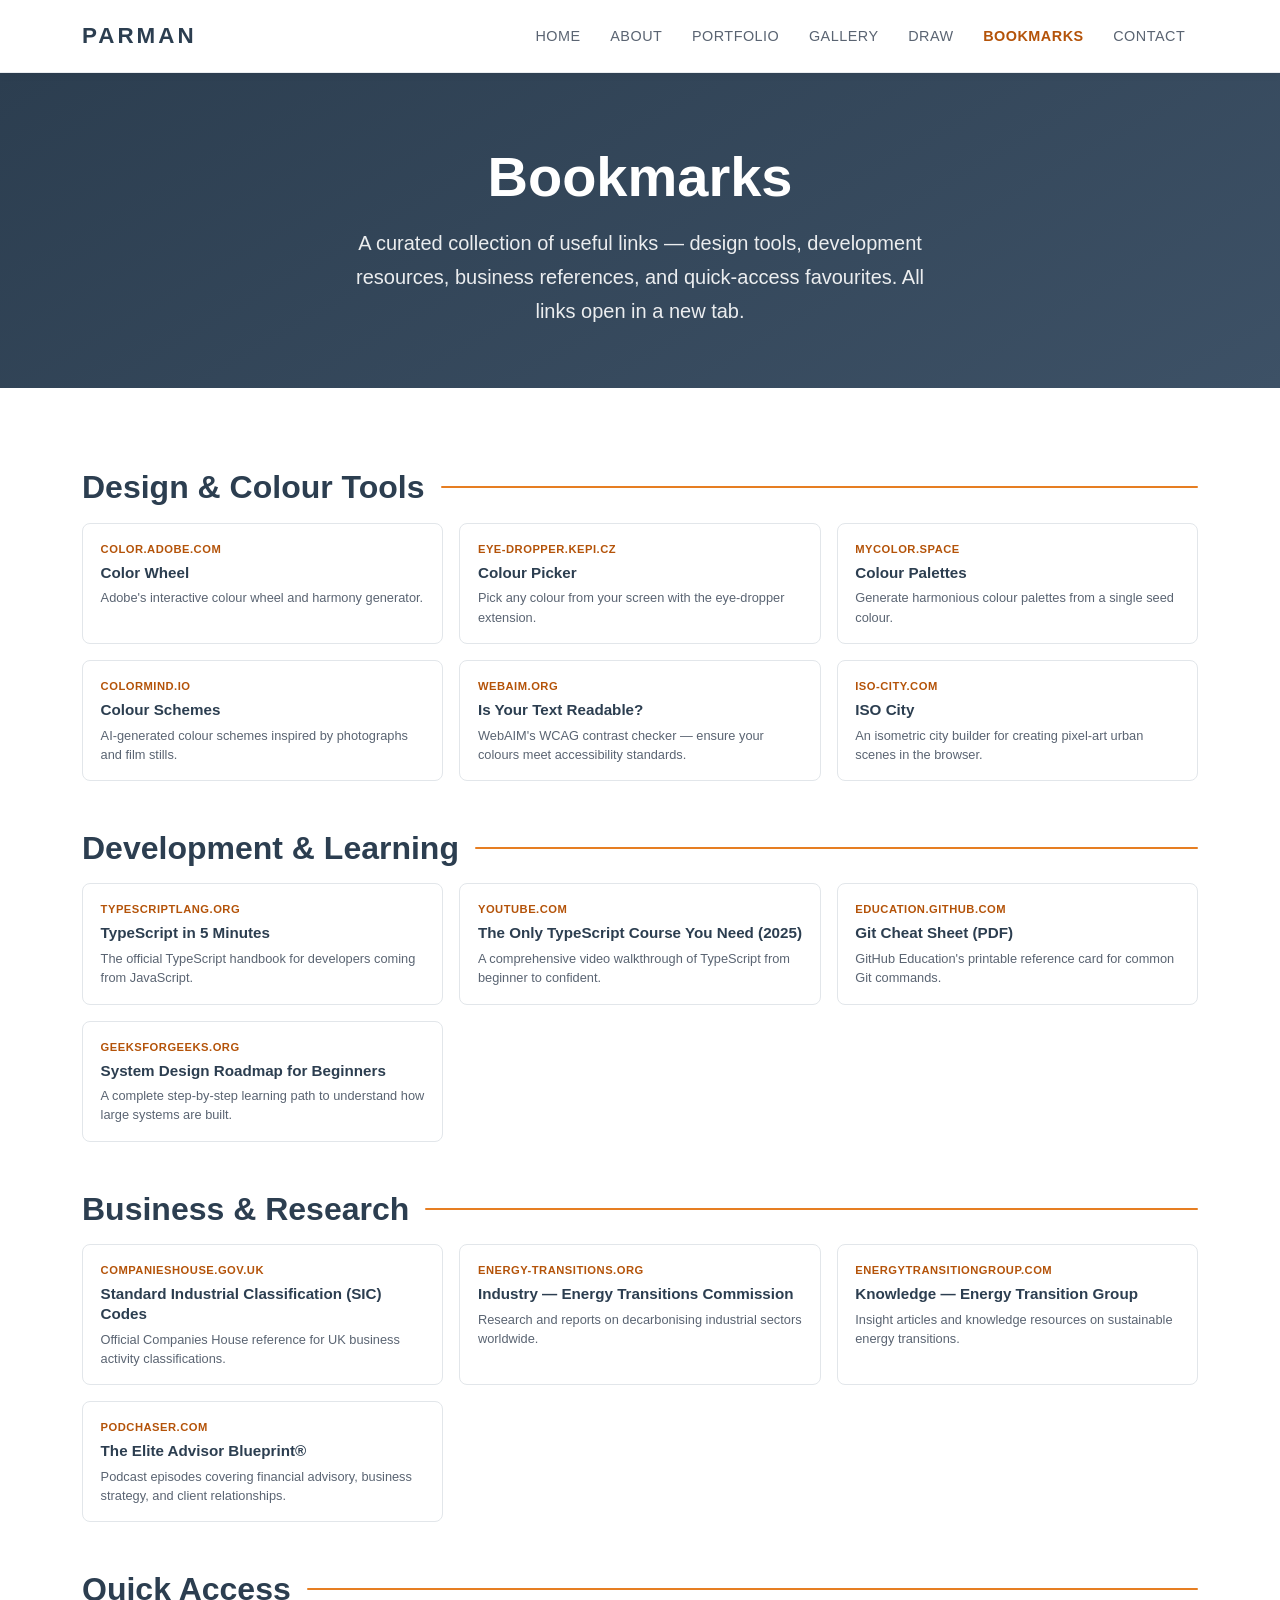
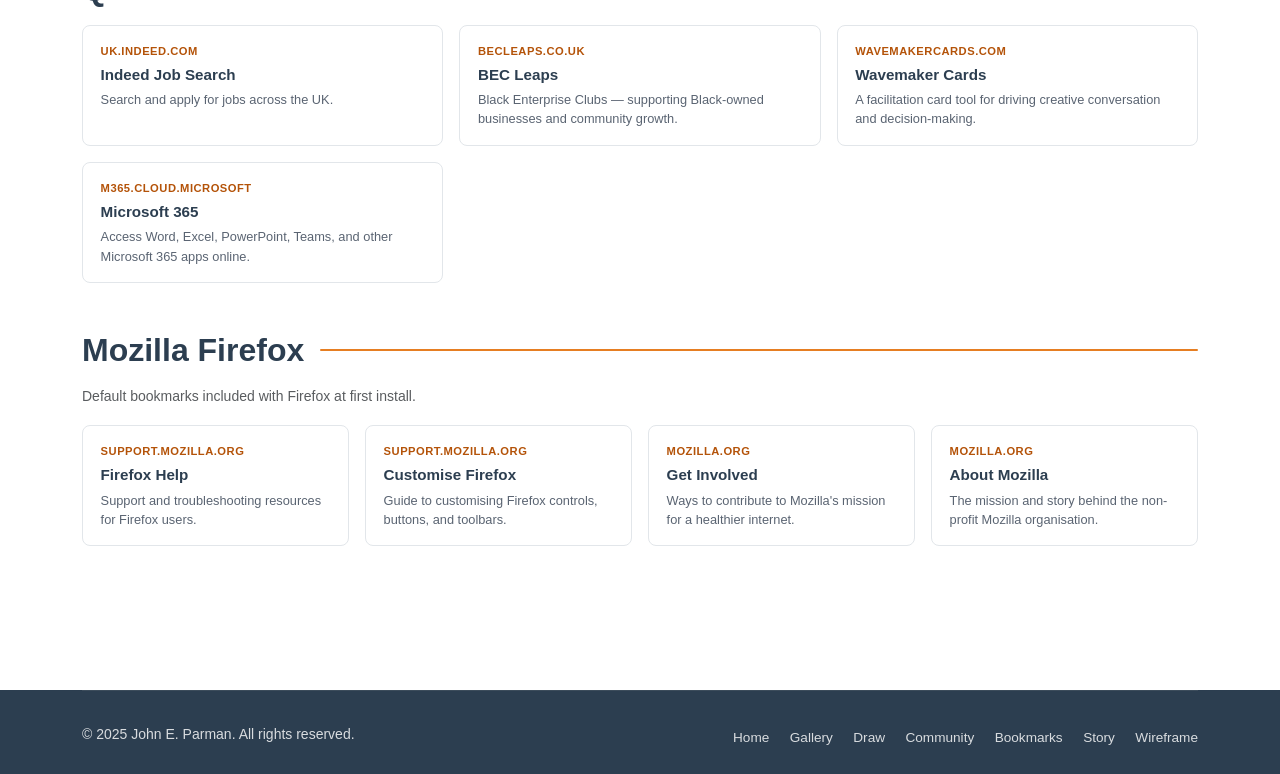
==== commit 1649059a: "feat: add Story footer link" ====
--- a/bookmarks.html
+++ b/bookmarks.html
@@ -373,6 +373,7 @@
                     <a href="contact.html" class="footer-link me-3">Draw</a>
                     <a href="drawback.html" class="footer-link me-3">Community</a>
                     <a href="bookmarks.html" class="footer-link me-3">Bookmarks</a>
+                    <a href="story.html" class="footer-link me-3">Story</a>
                     <a href="wireframe.html" class="footer-link">Wireframe</a>
                 </nav>
             </div>
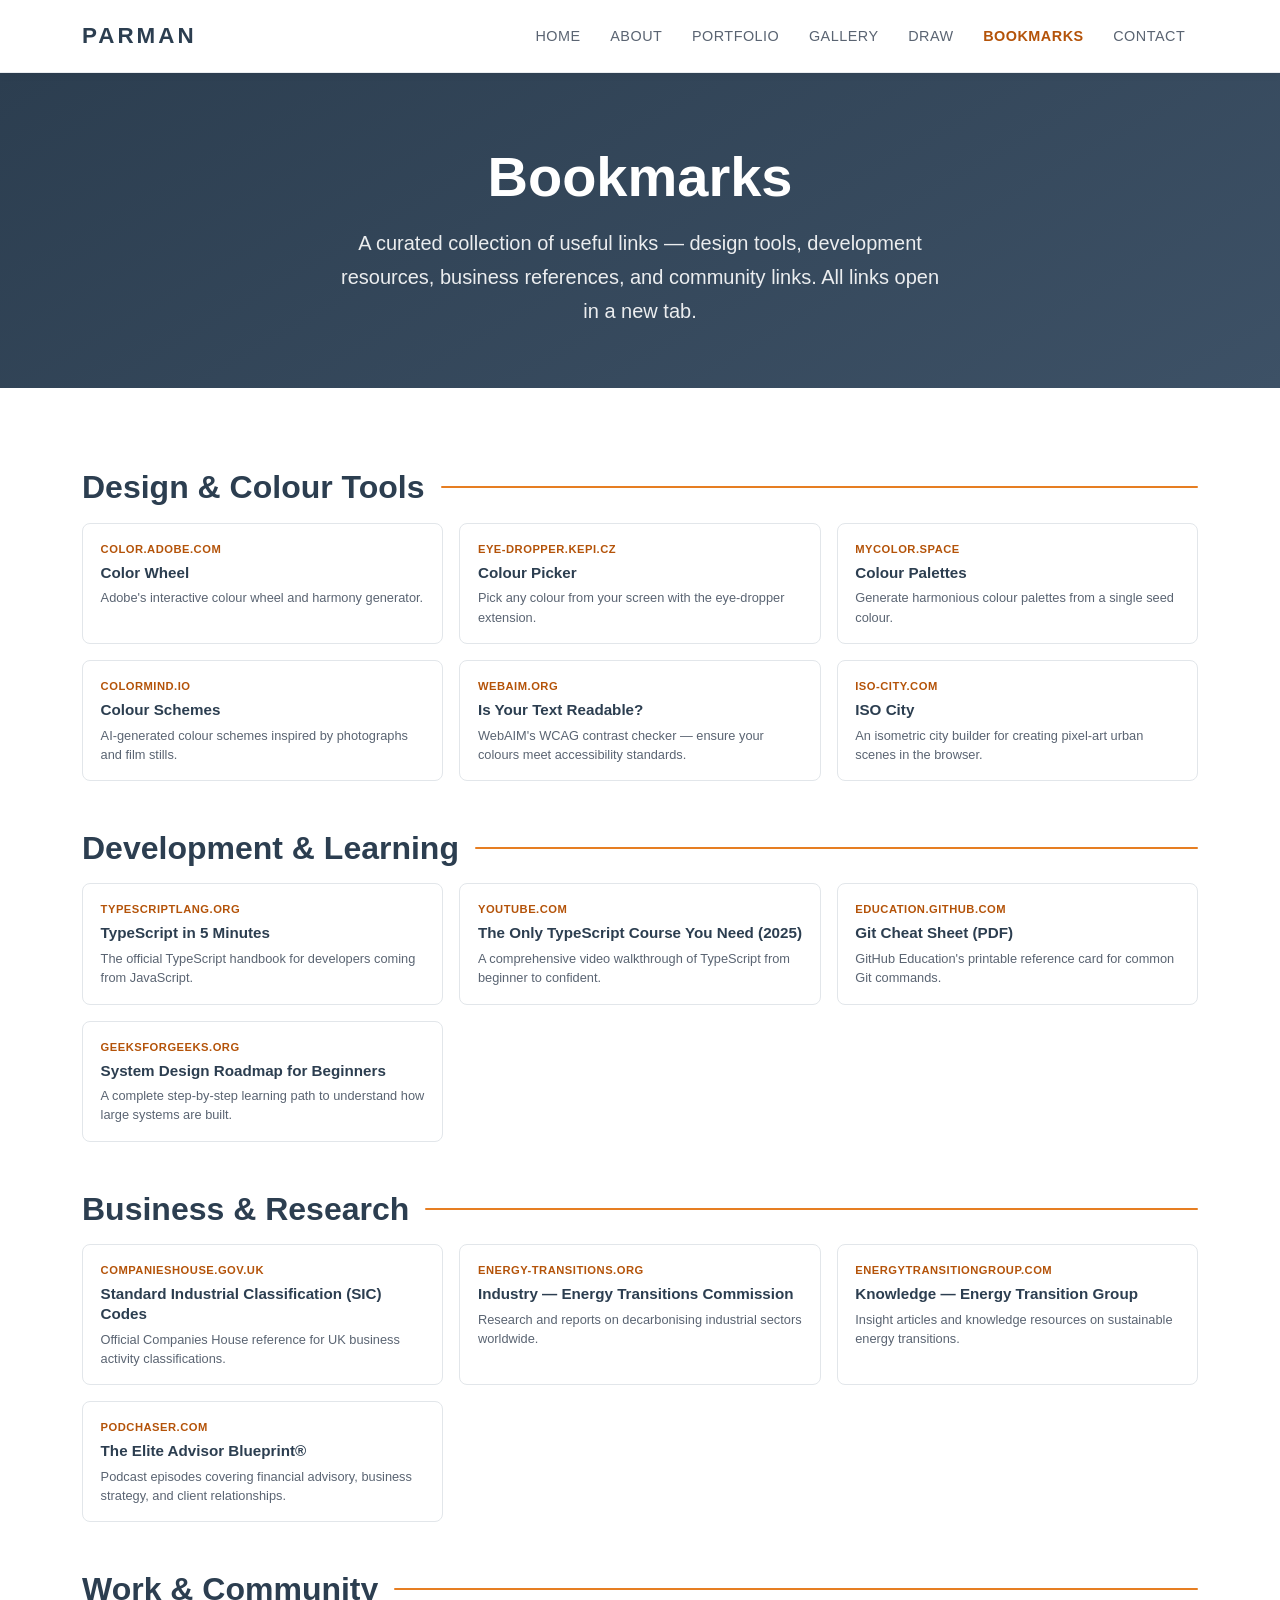
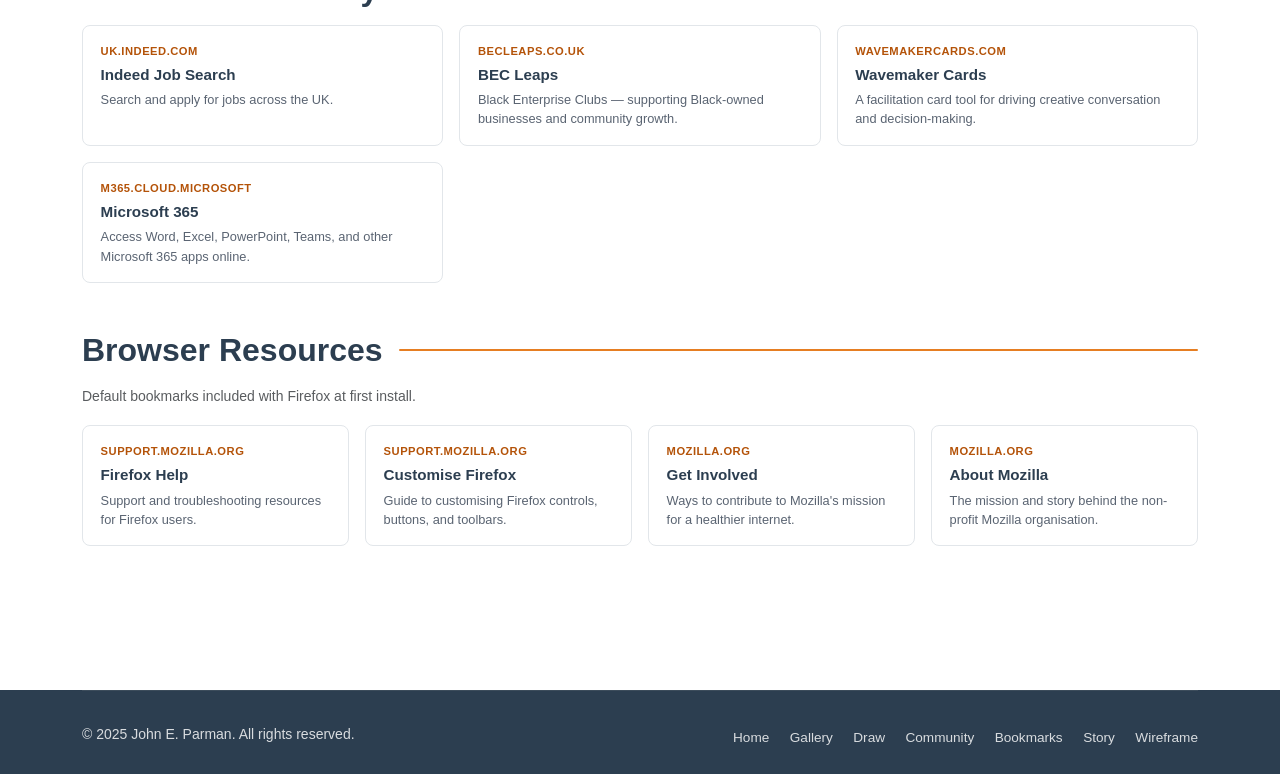
==== commit a0e94ee2: "ux: rename Quick Access to Work & Community; Mozilla Firefox to Browser Resources" ====
--- a/bookmarks.html
+++ b/bookmarks.html
@@ -5,6 +5,9 @@
     <meta charset="UTF-8">
     <meta name="viewport" content="width=device-width, initial-scale=1.0">
     <title>Bookmarks — John E. Parman</title>
+    <!-- Bootstrap 5.3.3 — CSS framework
+         Source: https://getbootstrap.com
+         License: MIT https://github.com/twbs/bootstrap/blob/main/LICENSE -->
     <link href="https://cdn.jsdelivr.net/npm/bootstrap@5.3.3/dist/css/bootstrap.min.css" rel="stylesheet"
         integrity="sha384-QWTKZyjpPEjISv5WaRU9OFeRpok6YctnYmDr5pNlyT2bRjXh0JMhjY6hW+ALEwIH" crossorigin="anonymous">
     <link rel="stylesheet" href="assets/style.css">
@@ -41,7 +44,7 @@
             <h1 class="display-4 fw-bold mb-3">Bookmarks</h1>
             <p class="lead mb-0">
                 A curated collection of useful links — design tools, development resources,
-                business references, and quick-access favourites. All links open in a new tab.
+                business references, and community links. All links open in a new tab.
             </p>
         </div>
     </header>
@@ -247,7 +250,7 @@
             ============================================= -->
             <section class="mb-5" aria-labelledby="cat-quick">
                 <div class="d-flex align-items-center gap-3 mb-3">
-                    <h2 class="section-title mb-0" id="cat-quick">Quick Access</h2>
+                    <h2 class="section-title mb-0" id="cat-quick">Work &amp; Community</h2>
                     <div class="flex-grow-1" style="height:2px; background:var(--accent-color); border-radius:2px;"></div>
                 </div>
                 <div class="row g-3">
@@ -304,7 +307,7 @@
             ============================================= -->
             <section class="mb-5" aria-labelledby="cat-firefox">
                 <div class="d-flex align-items-center gap-3 mb-3">
-                    <h2 class="section-title mb-0" id="cat-firefox">Mozilla Firefox</h2>
+                    <h2 class="section-title mb-0" id="cat-firefox">Browser Resources</h2>
                     <div class="flex-grow-1" style="height:2px; background:var(--accent-color); border-radius:2px;"></div>
                 </div>
                 <p class="text-muted small mb-3">Default bookmarks included with Firefox at first install.</p>
@@ -380,6 +383,9 @@
         </div>
     </footer>
 
+    <!-- Bootstrap 5.3.3 — JavaScript bundle (includes Popper.js)
+         Source: https://getbootstrap.com
+         License: MIT https://github.com/twbs/bootstrap/blob/main/LICENSE -->
     <script src="https://cdn.jsdelivr.net/npm/bootstrap@5.3.3/dist/js/bootstrap.bundle.min.js"
         integrity="sha384-YvpcrYf0tY3lHB60NNkmXc5s9fDVZLESaAA55NDzOxhy9GkcIdslK1eN7N6jIeHz" crossorigin="anonymous"></script>
     <script src="assets/nav.js"></script>
--- a/assets/style.css
+++ b/assets/style.css
@@ -48,7 +48,7 @@
 
 .skip-link:focus {
     top: 0;
-    outline: 3px solid var(--accent-color);
+    outline: 3px solid var(--accent-text);  /* #b45309 — 5.0:1 on white, consistent with all other focus styles */
     outline-offset: 2px;
 }
 
@@ -559,7 +559,83 @@
 }
 
 /* =============================================
-   15. Accessibility — Focus Styles
+   15. Recent Updates / Changelog Widget
+   ============================================= */
+.changelog-list {
+    list-style: none;
+    padding: 0;
+    margin: 0;
+}
+
+.changelog-loading {
+    color: var(--text-muted);
+    font-style: italic;
+    text-align: center;
+    padding: 1.5rem 0;
+}
+
+.changelog-item {
+    display: grid;
+    grid-template-columns: 7.5rem 1fr 4rem;
+    align-items: baseline;
+    gap: 0.75rem;
+    padding: 0.85rem 1rem;
+    border-bottom: 1px solid #dee2e6;
+    transition: background-color var(--transition);
+}
+
+.changelog-item:first-child {
+    border-top: 1px solid #dee2e6;
+}
+
+.changelog-item:hover {
+    background-color: rgba(44, 62, 80, 0.04);
+}
+
+.changelog-date {
+    font-size: 0.8rem;
+    color: var(--text-muted);
+    white-space: nowrap;
+    font-weight: 500;
+}
+
+.changelog-msg {
+    font-size: 0.95rem;
+    color: var(--primary-color);
+    font-weight: 500;
+    text-decoration: none;
+    word-break: break-word;
+    transition: color var(--transition);
+}
+
+.changelog-msg:hover,
+.changelog-msg:focus-visible {
+    color: var(--accent-text);
+    text-decoration: underline;
+}
+
+.changelog-sha {
+    font-family: 'Courier New', monospace;
+    font-size: 0.75rem;
+    color: var(--text-muted);
+    text-align: right;
+    white-space: nowrap;
+}
+
+@media (max-width: 575.98px) {
+    .changelog-item {
+        grid-template-columns: 1fr;
+        gap: 0.3rem;
+        padding: 0.75rem 0.5rem;
+    }
+
+    .changelog-sha {
+        text-align: left;
+    }
+}
+
+/* =============================================
+   16. Accessibility — Focus Styles
    ============================================= */
 #drawingCanvas:focus {
     outline: 3px solid var(--accent-text);
